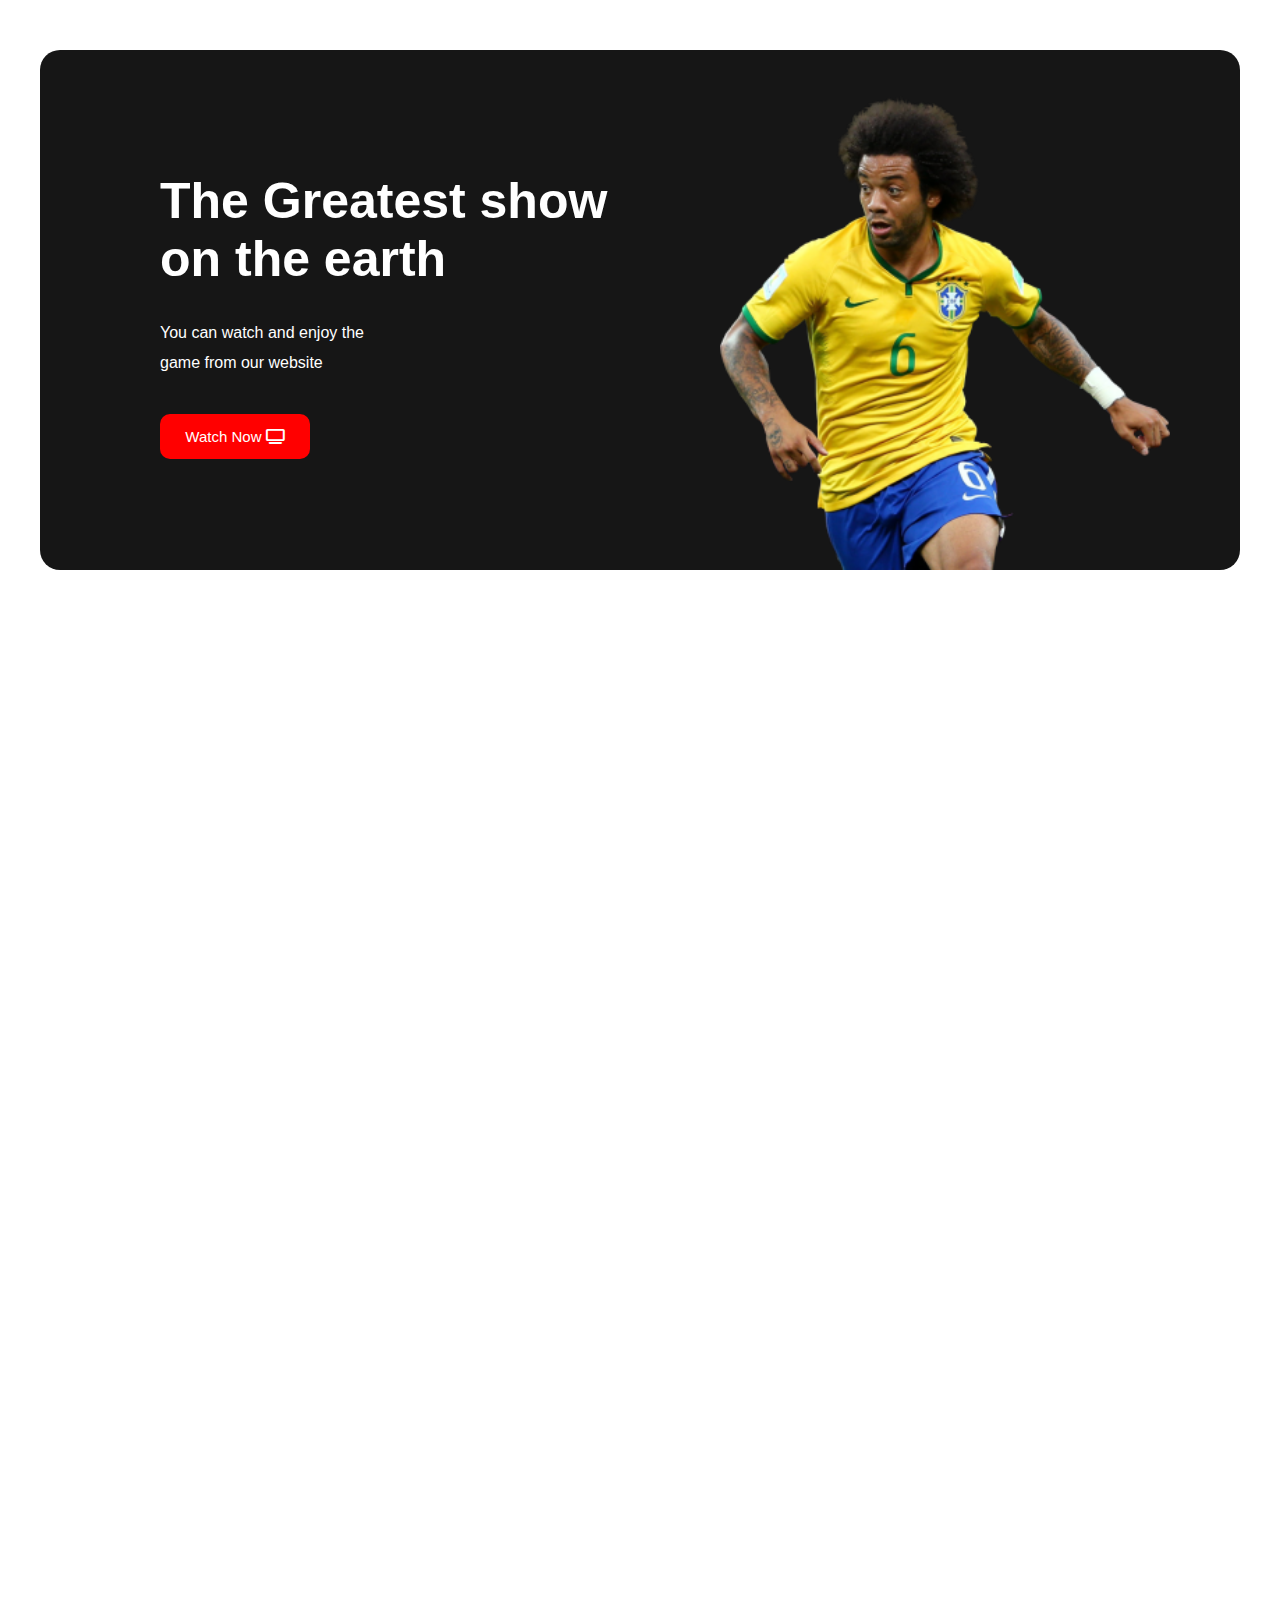
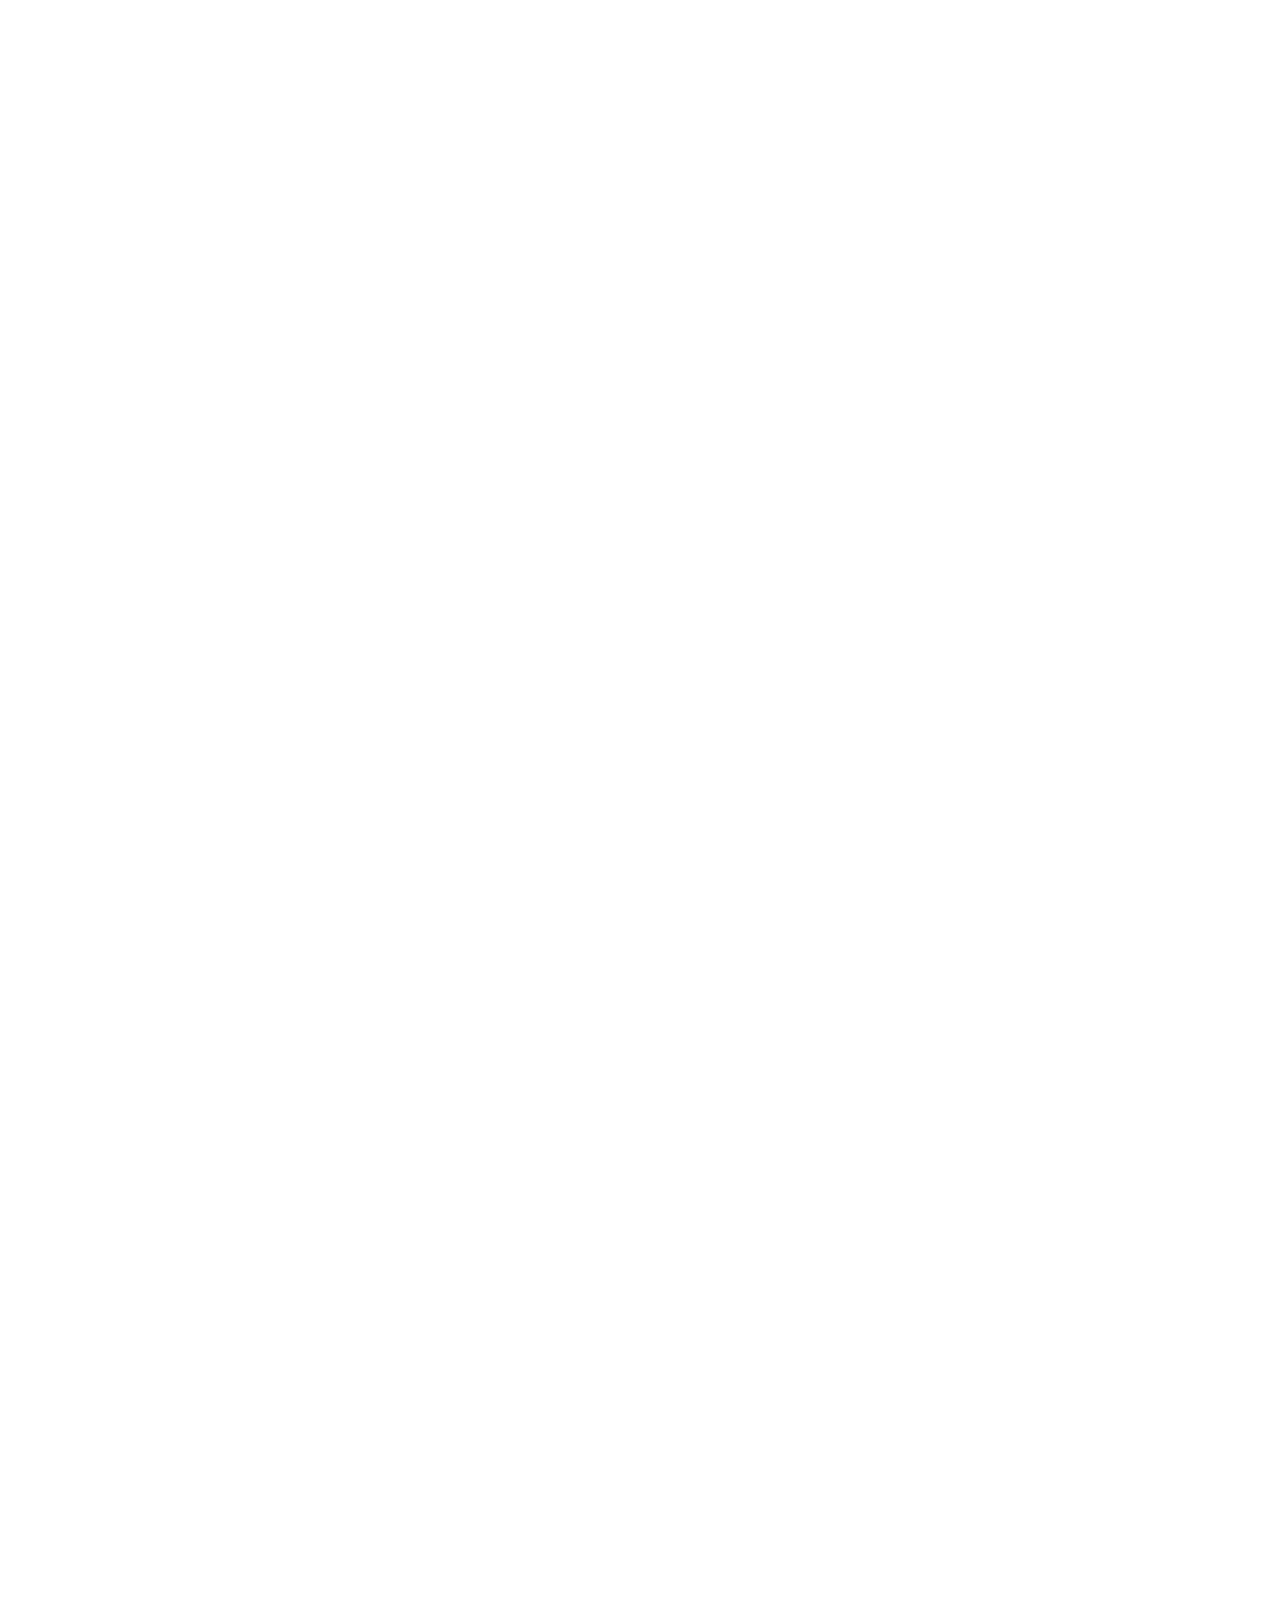
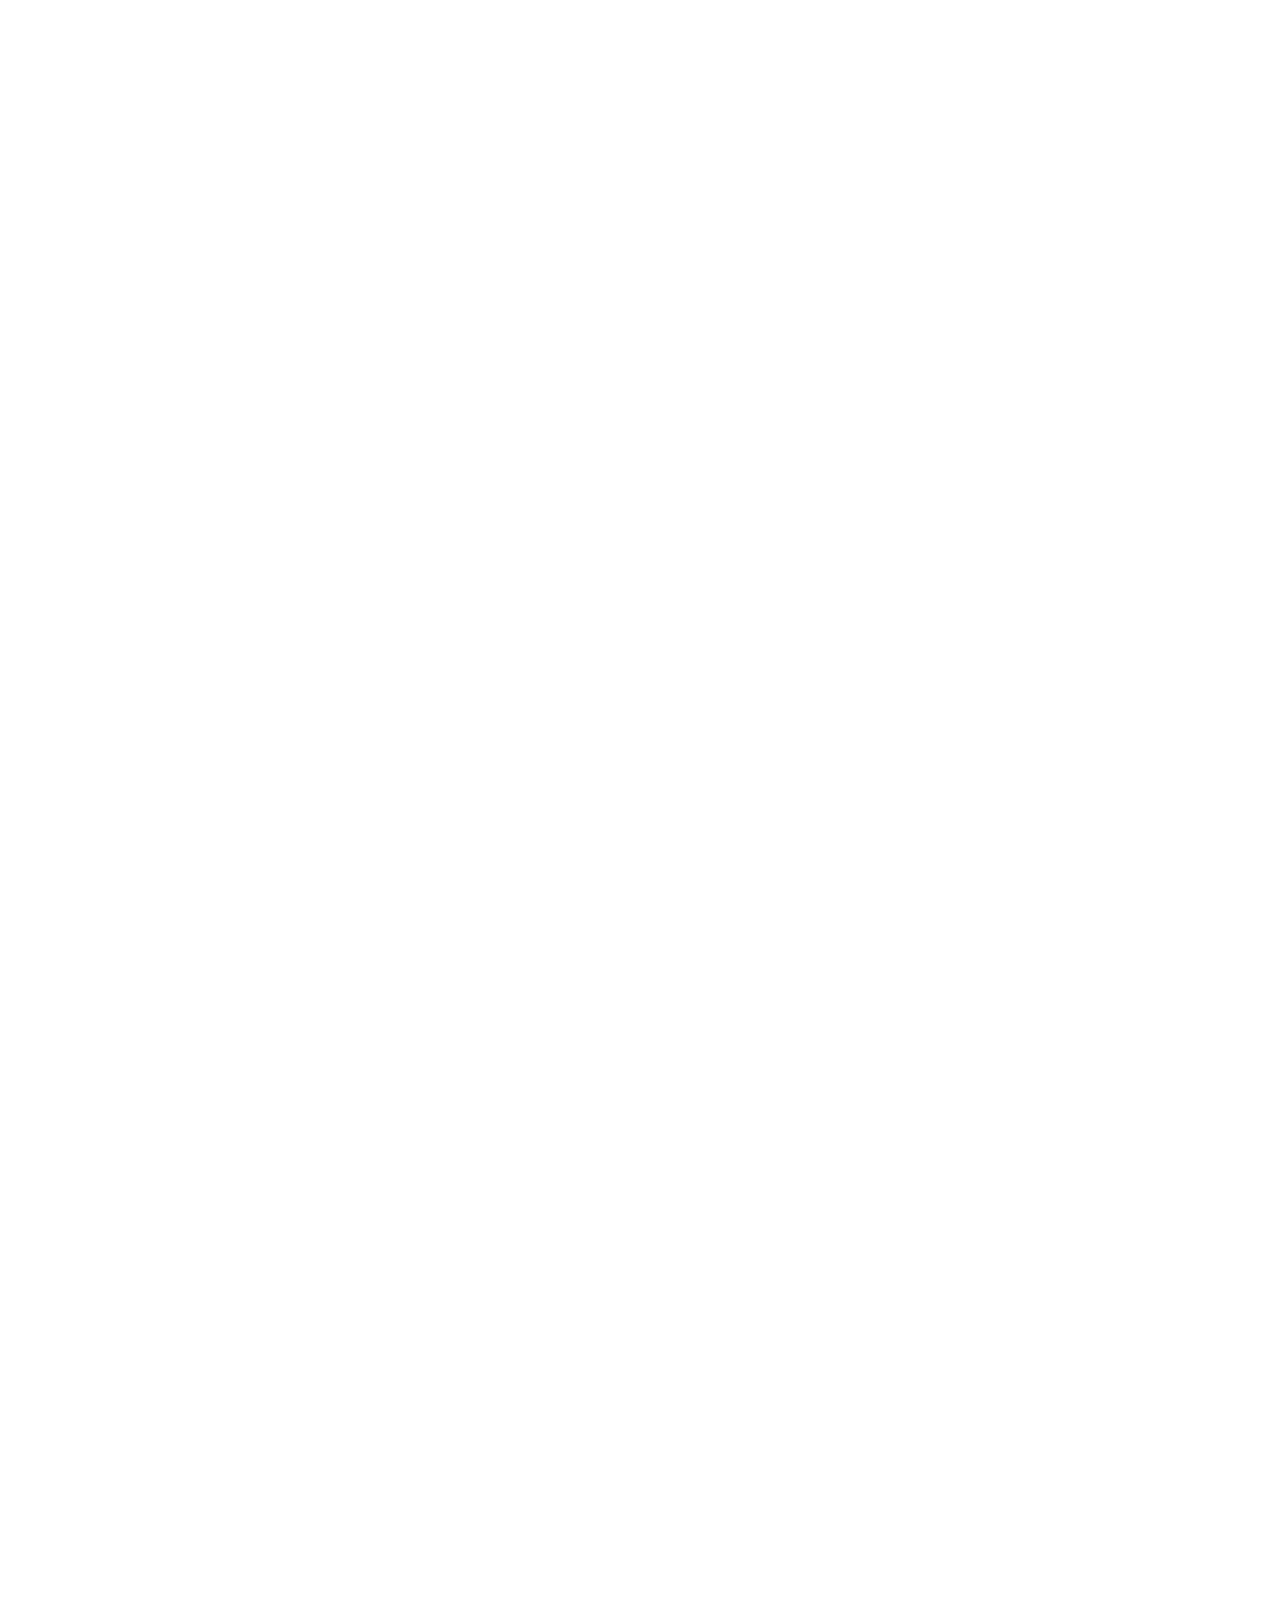
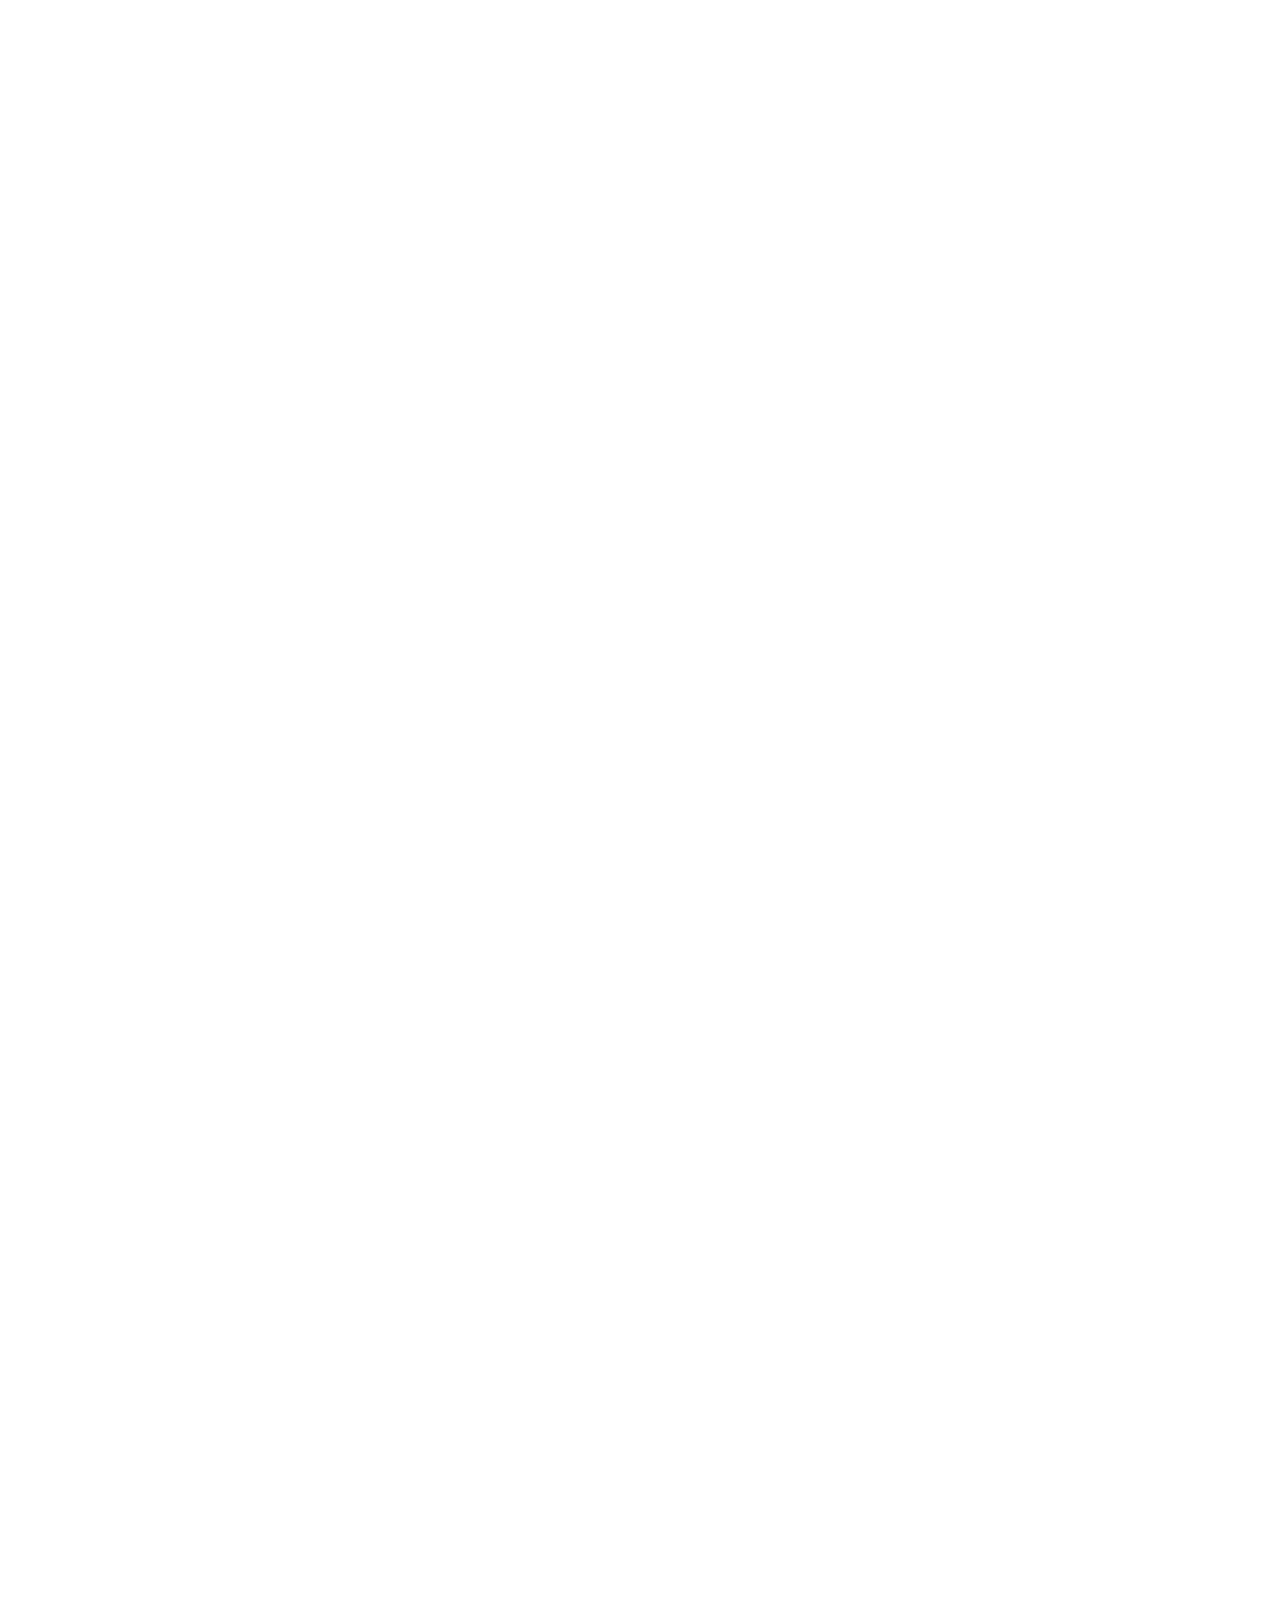
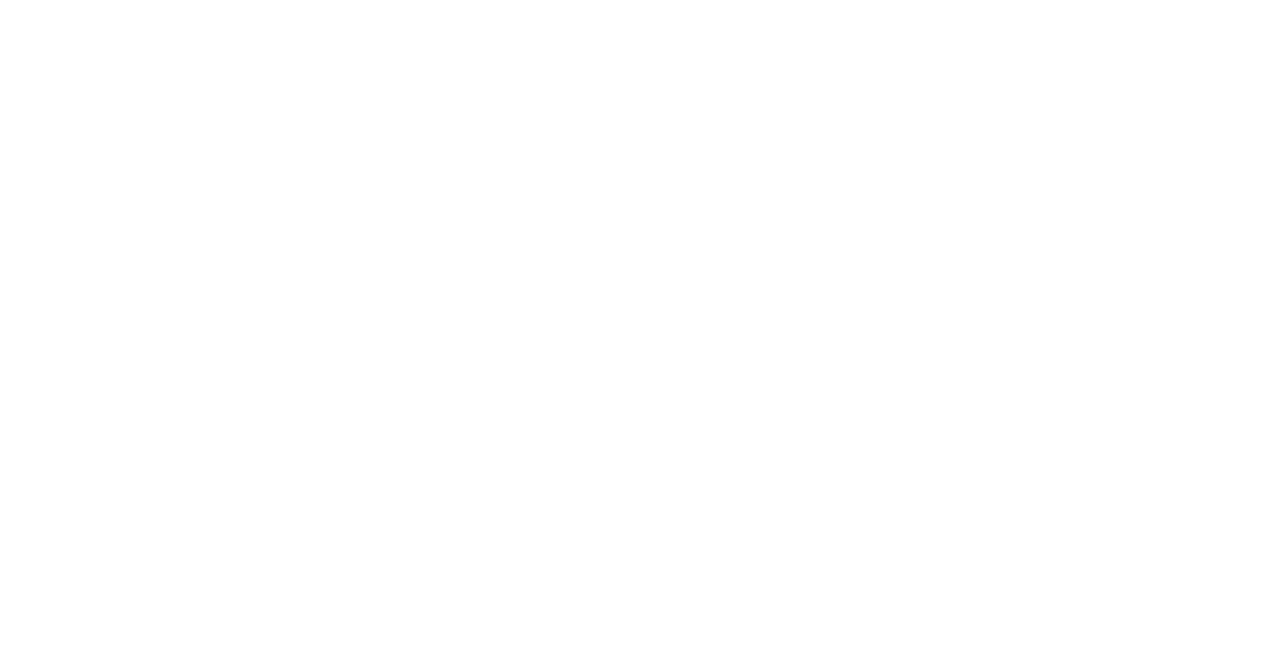
==== match.html @ d53afb34 "third commit" ====
<!DOCTYPE html>
<html lang="en">
<head>
    <meta charset="UTF-8">
    <meta http-equiv="X-UA-Compatible" content="IE=edge">
    <meta name="viewport" content="width=device-width, initial-scale=1.0">
    <title>Qatar World cup 2022</title>
    <link rel="stylesheet" href="style.css">
    <link rel="stylesheet" href="https://cdnjs.cloudflare.com/ajax/libs/font-awesome/6.1.1/css/all.min.css">

    
</head>
<body>
    <!-- This is header section -->
    <section class="header">
        <div class="cover-area">
            <div class="description-content">
                <h1>The Greatest show <br> on the earth</h1>
                <p>You can watch and enjoy the <br>game from our website</p>
                <button class="watch-now">Watch Now <i class="fa-solid fa-tv"></i> </button>   
          </div>
            <div class="bg-img">
                <img src="assets/Banner Image.png" alt="">
            </div>
        </div>
    </section>
    <!-- header section end here -->
---- style.css ----
@import url('https://fonts.googleapis.com/css2?family=Poppins:ital,wght@1,200&family=Source+Sans+Pro:wght@300&display=swap');
*{
    margin: 0;
    padding:0;
    box-sizing: border-box;
    font-family: sans-serif;
}

body
{
    height: 7000px;
}
/*---------- header section--------- */
.header{
width: 1200px;
height: 520px;
margin: auto;
background: #161616;
margin-top: 50px;
border-radius: 20px;
position: relative;
}

.cover-area{
    display: flex;
}

.description-content > h1 {
    font-size: 50px;
    margin-top: 50px;
    margin-left: 50px;
    color: #ffffff;
}

.description-content {
    position: absolute;
    margin-top: 72px;
    margin-left: 70px;
}

button.watch-now {
    width: 150px;
    height: 45px;
    border: none;
    background: red;
    color: white;
    border-radius: 10px;
    font-size: 15px;
    margin-top: -15px;
    margin-left: 50px;
    transition: 0.5s;
}

button.watch-now:hover
{
    background-color: aqua;
    color: #161616;
}

.description-content > p {
    color: white;
    margin-top: 30px;
    line-height: 30px;
    margin-bottom: 50px;
    margin-left: 50px;
}

.bg-img > img{
    width: 450px;
    margin-left: 680px;
    margin-top: 46px;
}
/* header section end */


/*Blog area starts here */
.blog-area{
    height: 5%;
    width: 22%;
    background-color: black;
    margin-top: 70px;
    margin-left: 85px;
    border-radius: 10px;
}
.main-blog {
    display: flex;
    flex-direction: column;
    align-items: center;
    padding-top: 40px;
}

.main-blog > button {
    margin-top: 30px;
}

button.sideBtn {
    width: 150px;
    height: 50px;
    border-radius: 10px;
    background: red;
}

button.sideBtn > a {
    text-decoration: none;
    font-size: 16px;
    color: white;
}

button.first-btn {
    background: white;
}

button.second-btn {
    background: white;
}

button.first-btn > a{
    color: #161616;
}

button.second-btn > a{
    color: #161616;

} .blog-main-content{
    position: relative;
}


.blogs{
    margin-left: 210px;
    margin-top: 150px;
    display: grid;
    grid-template-columns: repeat(3,1fr);
    gap: 40px;
}
.blog {
    width: 350px;
    height: 390px;
    border-radius: 10px;
    box-shadow: rgba(50,50,93,0.25);
    overflow: hidden;
}
.blog-img > img{
    width: 350px;
    height: 200px;
}
.blog-details{
    margin-left: 20px;
}
button.transfer{
    width: 100px;
    height: 32px;
    font-size: 16px;
    line-height: 24px;
    font-weight: 600;
    margin-top: 15px;

}
h2.blog-title{
    font-size: 18px;
    line-height: 27px;
    font-weight: 600;
    margin-top: 15px;
}
.blogs-icon{
    display: flex;
    margin-top: 20px;
}
.time{
    margin-right: 40px;
}
span.hour{
    margin-left: 10px;
}
span.cmt-num{
    margin-left: 10px;
}
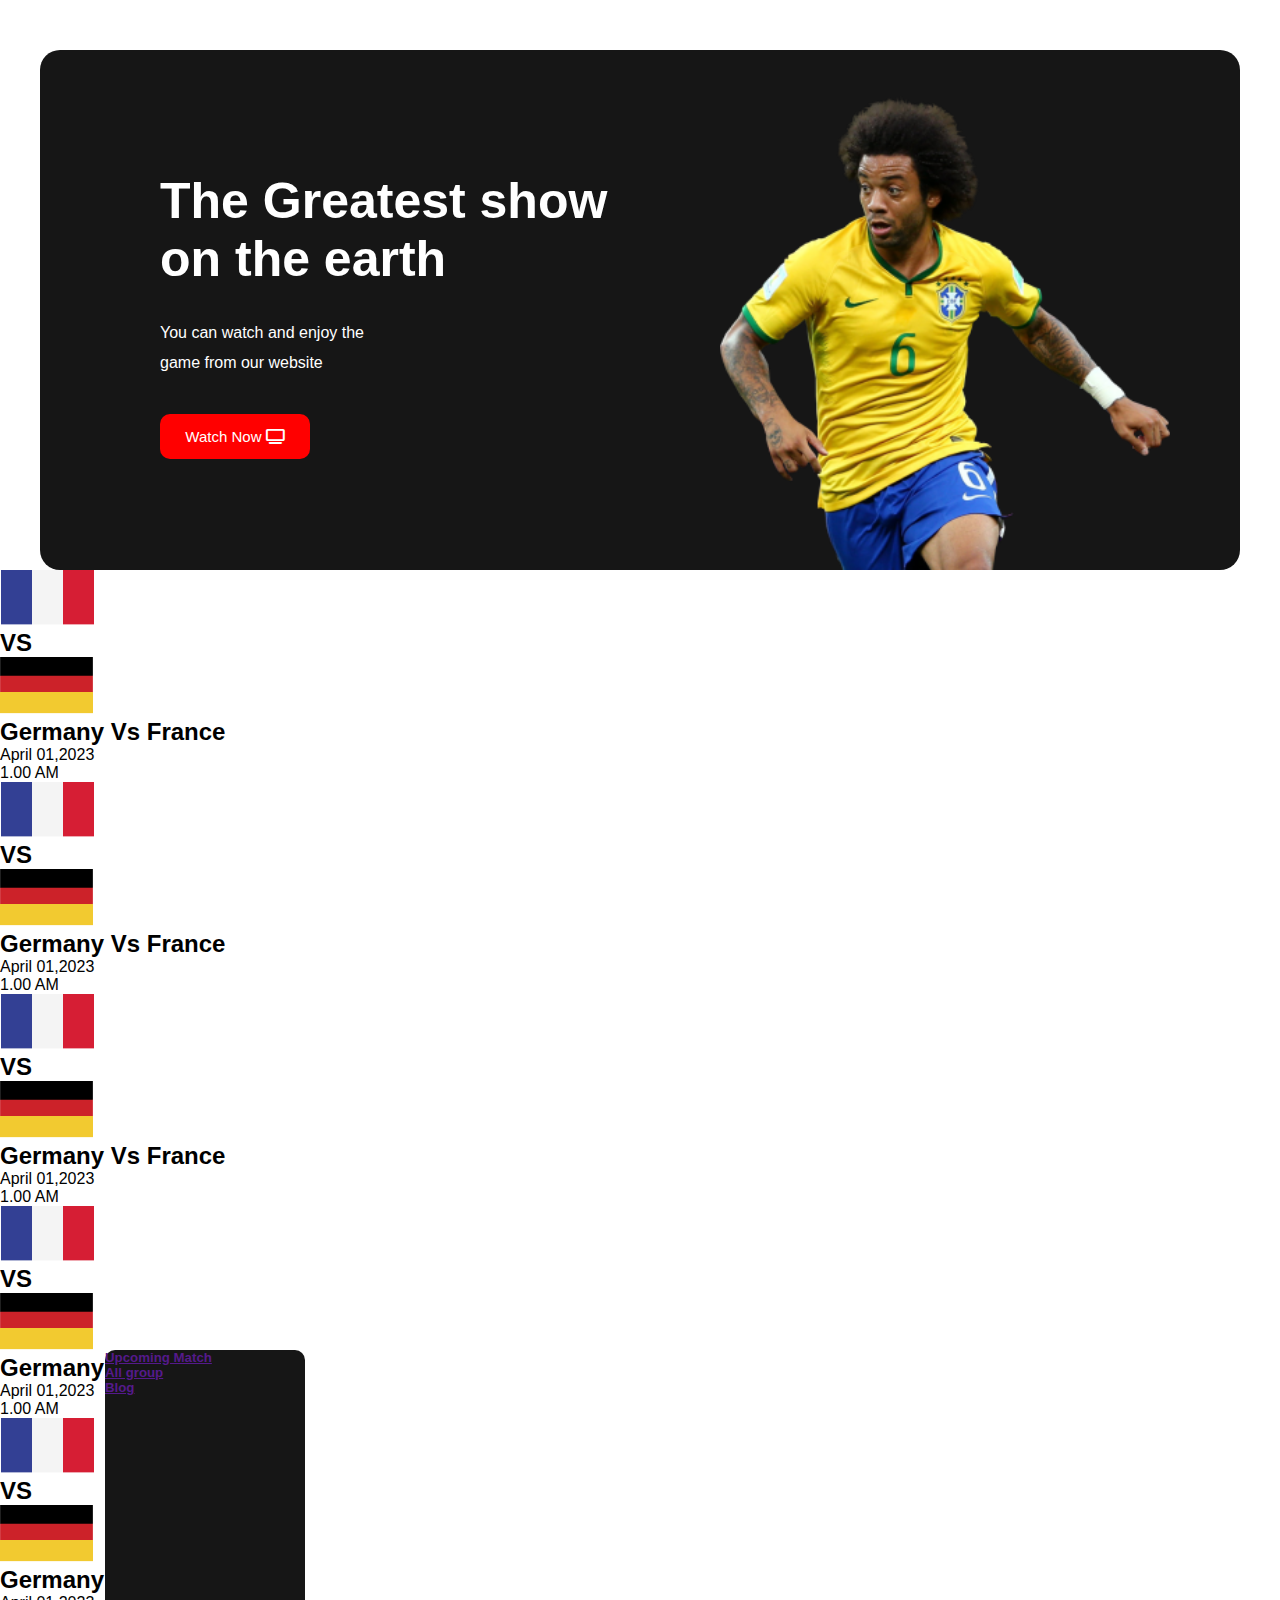
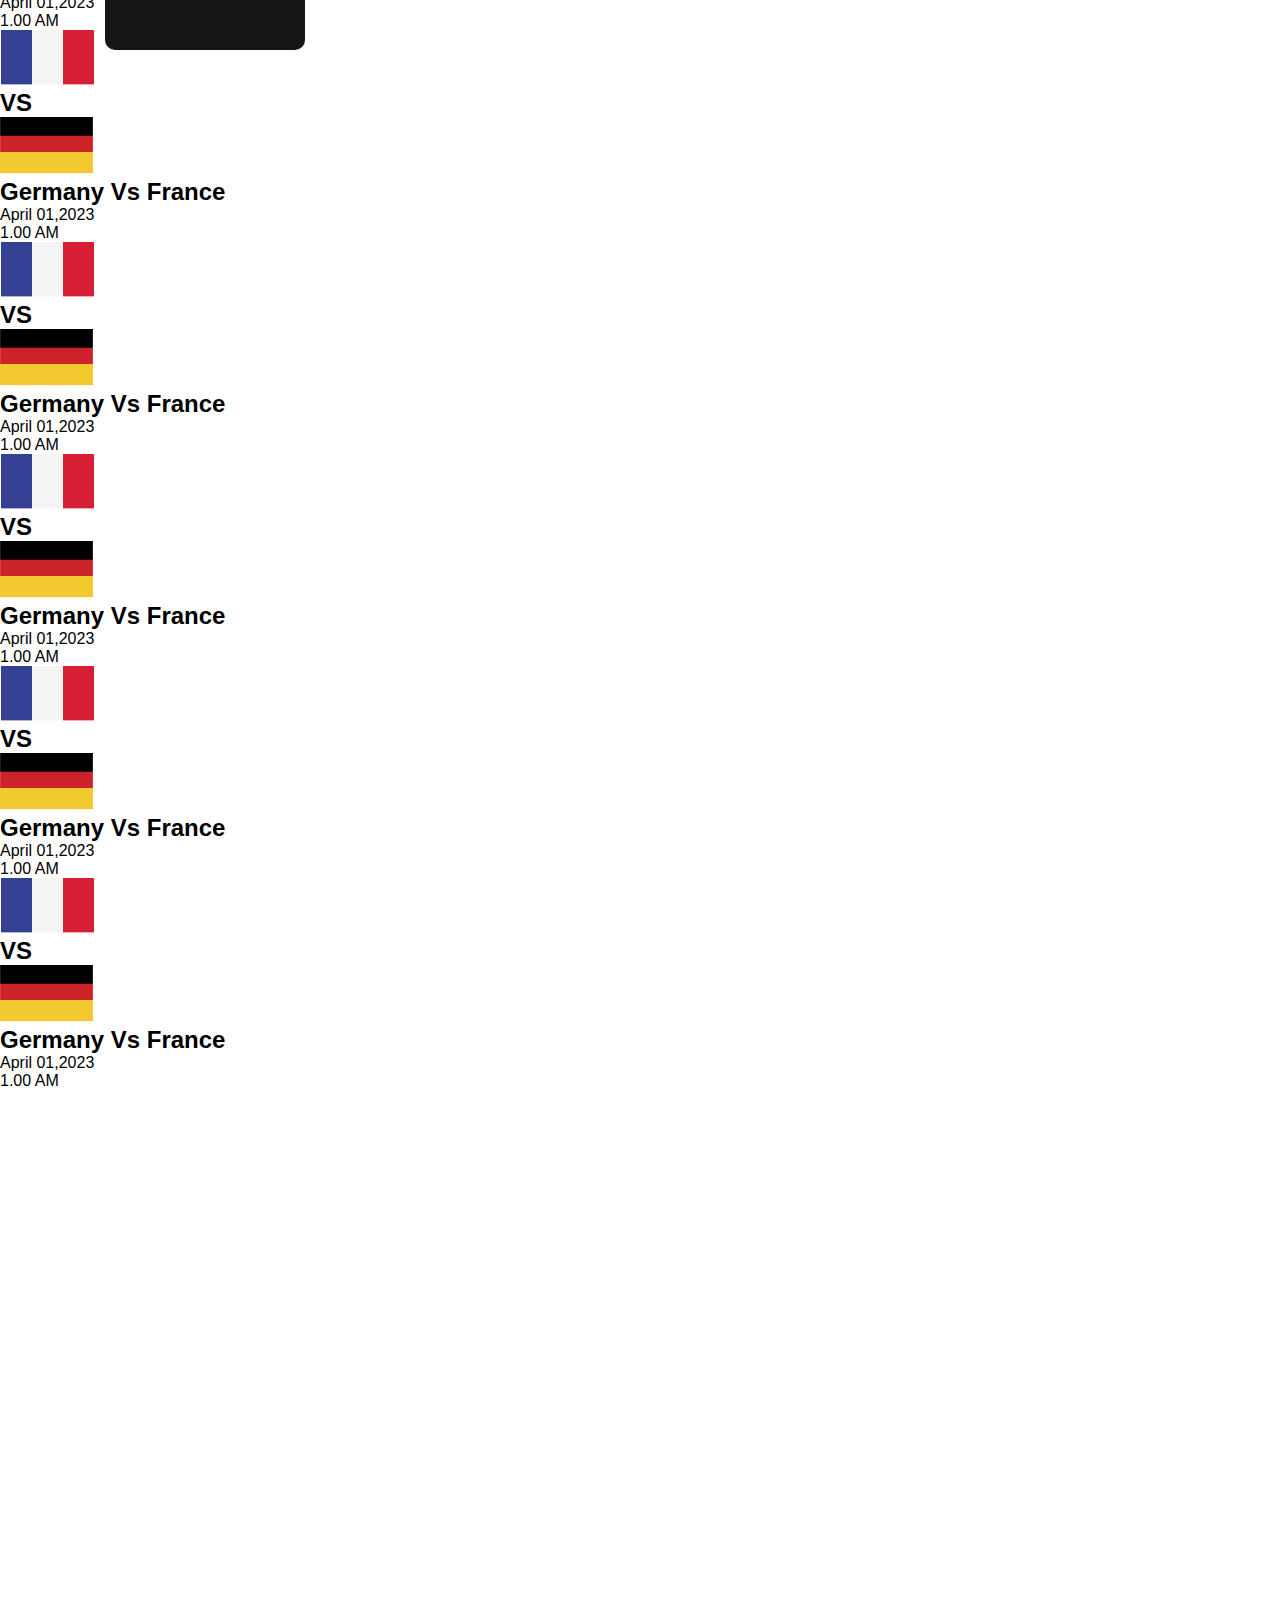
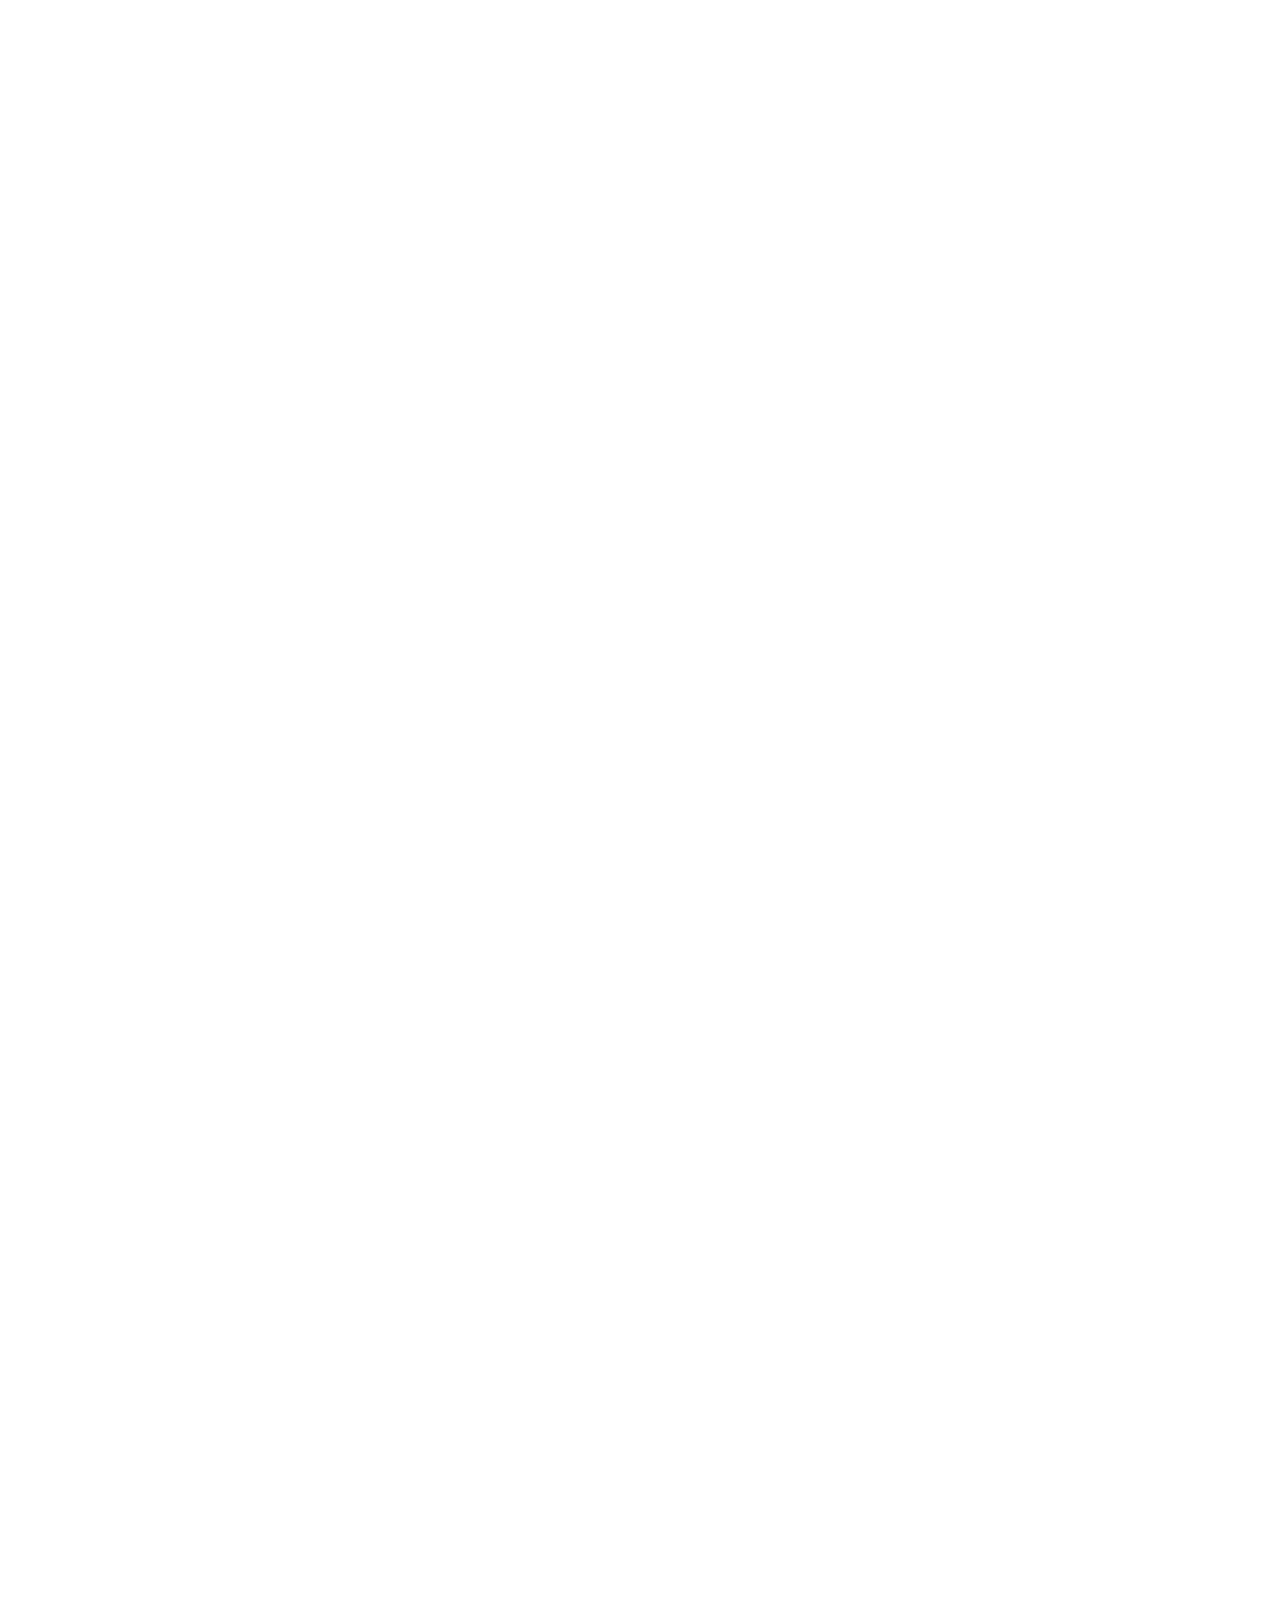
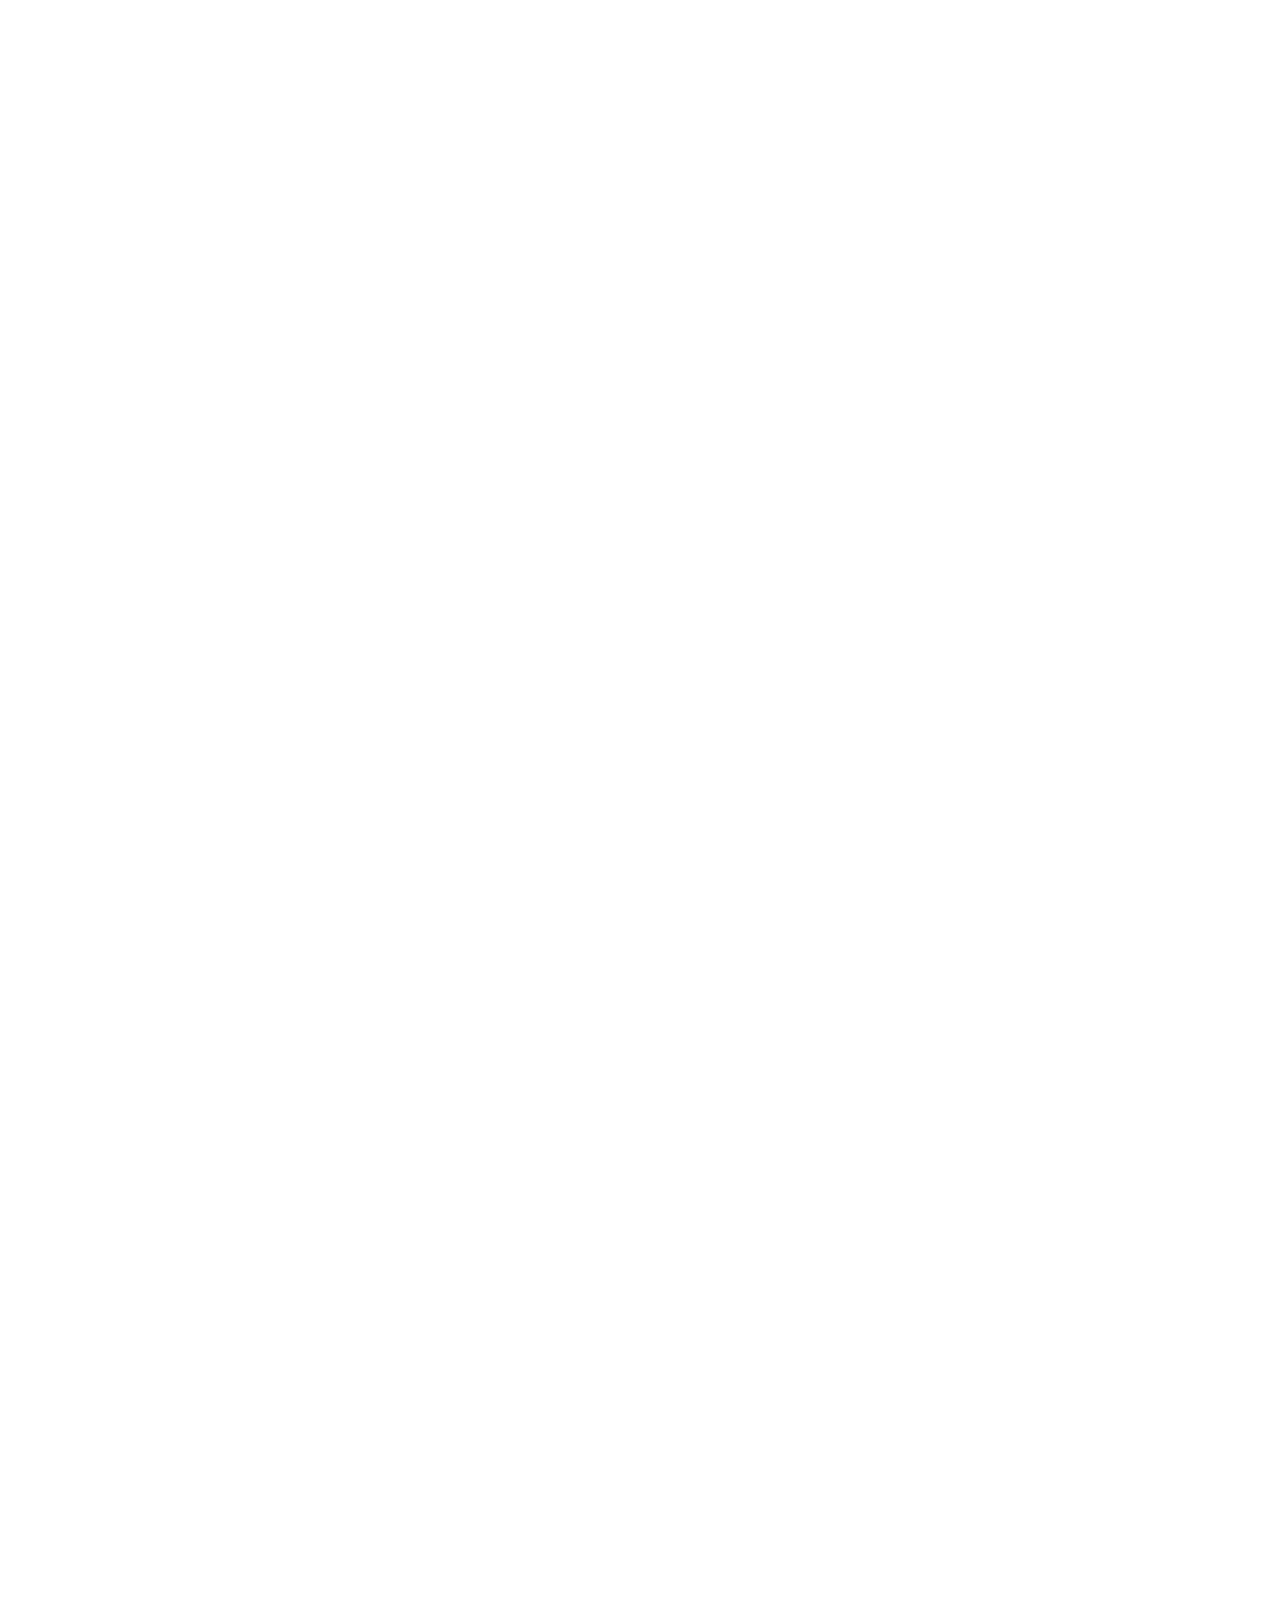
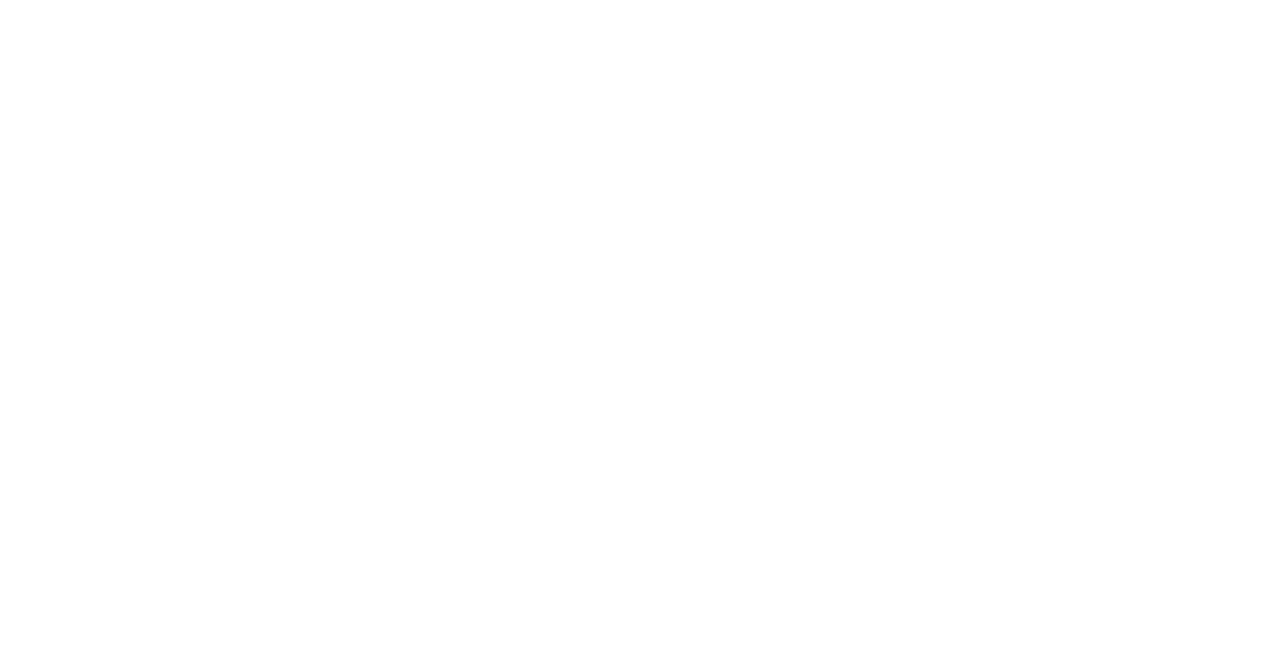
==== commit 0c860667: "fourth commit" ====
--- a/match.html
+++ b/match.html
@@ -24,4 +24,167 @@
             </div>
         </div>
     </section>
-    <!-- header section end here -->+    <!-- header section end here -->
+
+    <!-- Blog section starts here -->
+    <section class="blog-main-conten">
+        <div class="matches">
+            <div class="match">
+                <div class="match-img">
+                    <img class="flag-img" src="assets/Flag.png" alt="">
+                    <h2>VS</h2>
+                    <img class="flag-img" src="assets/germany Flag.png" alt="">
+                </div>
+                <div class="match-details">
+                    <h2 class="match-title">Germany Vs France</h2>
+                    <div class="match-icon">
+                        <div class="match-time"><span class="hour">April 01,2023</span></div>
+                        <div class="match-comment"><span class="cmt-num">1.00 AM</span></div>
+                    </div>
+                </div>
+            </div>
+            <div class="match">
+                <div class="match-img">
+                    <img class="flag-img" src="assets/Flag.png" alt="">
+                    <h2>VS</h2>
+                    <img class="flag-img" src="assets/germany Flag.png" alt="">
+                </div>
+                <div class="match-details">
+                    <h2 class="match-title">Germany Vs France</h2>
+                    <div class="match-icon">
+                        <div class="match-time"><span class="hour">April 01,2023</span></div>
+                        <div class="match-comment"><span class="cmt-num">1.00 AM</span></div>
+                    </div>
+                </div>
+            </div>
+            <div class="match">
+                <div class="match-img">
+                    <img class="flag-img" src="assets/Flag.png" alt="">
+                    <h2>VS</h2>
+                    <img class="flag-img" src="assets/germany Flag.png" alt="">
+                </div>
+                <div class="match-details">
+                    <h2 class="match-title">Germany Vs France</h2>
+                    <div class="match-icon">
+                        <div class="match-time"><span class="hour">April 01,2023</span></div>
+                        <div class="match-comment"><span class="cmt-num">1.00 AM</span></div>
+                    </div>
+                </div>
+            </div>
+            <div class="match">
+                <div class="match-img">
+                    <img class="flag-img" src="assets/Flag.png" alt="">
+                    <h2>VS</h2>
+                    <img class="flag-img" src="assets/germany Flag.png" alt="">
+                </div>
+                <div class="match-details">
+                    <h2 class="match-title">Germany Vs France</h2>
+                    <div class="match-icon">
+                        <div class="match-time"><span class="hour">April 01,2023</span></div>
+                        <div class="match-comment"><span class="cmt-num">1.00 AM</span></div>
+                    </div>
+                </div>
+            </div>
+            <div class="match">
+                <div class="match-img">
+                    <img class="flag-img" src="assets/Flag.png" alt="">
+                    <h2>VS</h2>
+                    <img class="flag-img" src="assets/germany Flag.png" alt="">
+                </div>
+                <div class="match-details">
+                    <h2 class="match-title">Germany Vs France</h2>
+                    <div class="match-icon">
+                        <div class="match-time"><span class="hour">April 01,2023</span></div>
+                        <div class="match-comment"><span class="cmt-num">1.00 AM</span></div>
+                    </div>
+                </div>
+
+            </div>
+            <div class="match">
+                <div class="match-img">
+                    <img class="flag-img" src="assets/Flag.png" alt="">
+                    <h2>VS</h2>
+                    <img class="flag-img" src="assets/germany Flag.png" alt="">
+                </div>
+                <div class="match-details">
+                    <h2 class="match-title">Germany Vs France</h2>
+                    <div class="match-icon">
+                        <div class="match-time"><span class="hour">April 01,2023</span></div>
+                        <div class="match-comment"><span class="cmt-num">1.00 AM</span></div>
+                    </div>
+                </div>
+            </div>
+            <div class="match hidden">
+                <div class="match-img">
+                    <img class="flag-img" src="assets/Flag.png" alt="">
+                    <h2>VS</h2>
+                    <img class="flag-img" src="assets/germany Flag.png" alt="">
+                </div>
+                <div class="match-details">
+                    <h2 class="match-title">Germany Vs France</h2>
+                    <div class="match-icon">
+                        <div class="match-time"><span class="hour">April 01,2023</span></div>
+                        <div class="match-comment"><span class="cmt-num">1.00 AM</span></div>
+                    </div>
+                </div>
+            </div>
+            <div class="match hidden">
+                <div class="match-img">
+                    <img class="flag-img" src="assets/Flag.png" alt="">
+                    <h2>VS</h2>
+                    <img class="flag-img" src="assets/germany Flag.png" alt="">
+                </div>
+                <div class="match-details">
+                    <h2 class="match-title">Germany Vs France</h2>
+                    <div class="match-icon">
+                        <div class="match-time"><span class="hour">April 01,2023</span></div>
+                        <div class="match-comment"><span class="cmt-num">1.00 AM</span></div>
+                    </div>
+                </div>
+            </div>
+            <div class="match hidden">
+                <div class="match-img">
+                    <img class="flag-img" src="assets/Flag.png" alt="">
+                    <h2>VS</h2>
+                    <img class="flag-img" src="assets/germany Flag.png" alt="">
+                </div>
+                <div class="match-details">
+                    <h2 class="match-title">Germany Vs France</h2>
+                    <div class="match-icon">
+                        <div class="match-time"><span class="hour">April 01,2023</span></div>
+                        <div class="match-comment"><span class="cmt-num">1.00 AM</span></div>
+                    </div>
+                </div>
+            </div>
+            <div class="match hidden">
+                <div class="match-img">
+                    <img class="flag-img" src="assets/Flag.png" alt="">
+                    <h2>VS</h2>
+                    <img class="flag-img" src="assets/germany Flag.png" alt="">
+                </div>
+                <div class="match-details">
+                    <h2 class="match-title">Germany Vs France</h2>
+                    <div class="match-icon">
+                        <div class="match-time"><span class="hour">April 01,2023</span></div>
+                        <div class="match-comment"><span class="cmt-num">1.00 AM</span></div>
+                    </div>
+                </div>
+            </div>
+        </div>
+
+        <!-- Blog section end here -->
+        <!-- Button section -->
+        <button class="view-all">View All</button>
+      
+      <!-- Button section end here -->
+        <!-- upcoming match area started -->
+        <div class="match-list">
+            <h5 class="upcoming-match-two"><a class="a-color-1-two" href="">Upcoming Match</a></h5>
+            <h5 class="all-group-text-two"><a class="a-color-2-two" href="">All group</a></h5>
+            <h5 class="blog-text-two"><a class="a-color-2-two" href="">Blog</a></h5>
+        </div>
+    </section>
+
+
+</body>
+</html>--- a/style.css
+++ b/style.css
@@ -74,75 +74,27 @@
 
 
 /*Blog area starts here */
-.blog-area{
-    height: 5%;
-    width: 22%;
-    background-color: black;
-    margin-top: 70px;
-    margin-left: 85px;
-    border-radius: 10px;
-}
-.main-blog {
-    display: flex;
-    flex-direction: column;
-    align-items: center;
-    padding-top: 40px;
-}
-
-.main-blog > button {
-    margin-top: 30px;
-}
-
-button.sideBtn {
-    width: 150px;
-    height: 50px;
-    border-radius: 10px;
-    background: red;
-}
-
-button.sideBtn > a {
-    text-decoration: none;
-    font-size: 16px;
-    color: white;
-}
-
-button.first-btn {
-    background: white;
-}
-
-button.second-btn {
-    background: white;
-}
-
-button.first-btn > a{
-    color: #161616;
-}
-
-button.second-btn > a{
-    color: #161616;
-
-} .blog-main-content{
-    position: relative;
-}
-
 
 .blogs{
-    margin-left: 210px;
+    width: 712px;
+    margin-left: 370px;
     margin-top: 150px;
     display: grid;
-    grid-template-columns: repeat(3,1fr);
-    gap: 40px;
-}
-.blog {
+    grid-template-columns: repeat(3, 1fr);
+    gap: 25px;
+}
+.blog 
+{
+width: 280px;
+height: 370px;
+border-radius: 10px;
+ box-shadow: rgba(50,50,93,0.25)0px 2px 5px -1px ,rgba(0,0,0,0.3)0px 1px 3px -1px;
+ overflow: hidden;
+}
+blog-img > img{
     width: 350px;
-    height: 390px;
-    border-radius: 10px;
-    box-shadow: rgba(50,50,93,0.25);
-    overflow: hidden;
-}
-.blog-img > img{
-    width: 350px;
-    height: 200px;
+    height: 350px;
+
 }
 .blog-details{
     margin-left: 20px;
@@ -150,28 +102,140 @@
 button.transfer{
     width: 100px;
     height: 32px;
+    font-size:16px;
+    line-height: 24px;
+    font-weight: 500;
+    margin-top: 24px;
+}
+h2.blog-title{
+    font-size: 18px;
+    line-height:27px;
+    font-weight: 600;
+    margin-top: 15px;
+
+}
+.blogs-icon{
+    display: flex;
+    margin-top: 20px;
+}
+.time{
+    margin-right: 40px;
+}
+.view-all{
+    display: none;
+
+}
+.match-list{
+    position: absolute;
+    top:150%;
+    left:105px;
+    border-radius: 10px;
+    width:200px ;
+    background-color: #161616;
+    margin-right: 300px;
+    padding-right: 50px;
+    height: 300px;
+}
+.a-color-1{
+    text-decoration: none;
+    color: white;
+}
+.a-color-2{
+    text-decoration: none;
+    color: red;
+}
+h5.upcoming-match-text{
+    color: #ffffff;
+    width: 129px;
+    height: 44px;
+    background: red;
+    text-align: center;
+    margin-top: 60px;
+    margin-left: 30px;
+    padding-top: 10px;
+    border-radius: 10px;
+}
+h5.all-group-text{
+    color:red ;
+    background-color: #ffffff;
+    width:129px;
+    text-align: center;
+    margin-top: 40px;
+    margin-left: 30px;
+    border-radius: 10px;
+    padding-top:10px ;
+    height:44px ;
+}
+h5.blog-text{
+    color:red ;
+    background-color: #ffffff;
+    width:129px;
+    text-align: center;
+    margin-top: 40px;
+    margin-left: 30px;
+    border-radius: 10px;
+    padding-top:10px ;
+    height:44px 
+}
+
+/* Blog area ends here  */
+
+/* Footer area starts here */
+footer.footer-area{
+    background: #161616;
+    margin-top: 130px;
+
+}
+h1.goal{
+    text-align: center;
+    color: #ffffff;
+    padding-top: 100px;
+    font-size: 40px;
+    line-height: 60px;
+    font-weight: 600;
+    margin-bottom: 70px;
+}
+hr{
+    border: 1px solid rgba(255,255,255,0.1);
+}
+.footer-nav{
+    display: flex;
+    justify-content: center;
+    margin-top: 50px;
+}
+.footer-nav >li{
+    list-style: none;
+}
+
+
+.footer-nav >li>a{
+    text-decoration: none;
+    margin-left: 63px;
     font-size: 16px;
     line-height: 24px;
-    font-weight: 600;
-    margin-top: 15px;
-
-}
-h2.blog-title{
-    font-size: 18px;
-    line-height: 27px;
-    font-weight: 600;
-    margin-top: 15px;
-}
-.blogs-icon{
-    display: flex;
-    margin-top: 20px;
-}
-.time{
-    margin-right: 40px;
-}
-span.hour{
-    margin-left: 10px;
-}
-span.cmt-num{
-    margin-left: 10px;
-}
+    font-weight: 500;
+    color: #B9B9B9;
+}
+/* Footer area end here */
+
+/* social link area starts here */
+.social-link{
+    display: flex;
+    justify-content: center;
+    gap: 40px;
+}
+social-link >p>i{
+    font-size: 25px;
+    display: flex;
+    justify-content: center;
+    margin-top: 9px;
+}
+#instagram {
+    color: #B4289E;
+}
+#facebook{
+    color: #1873EB;
+}
+#twitter{
+    color: #1C9CEA;
+}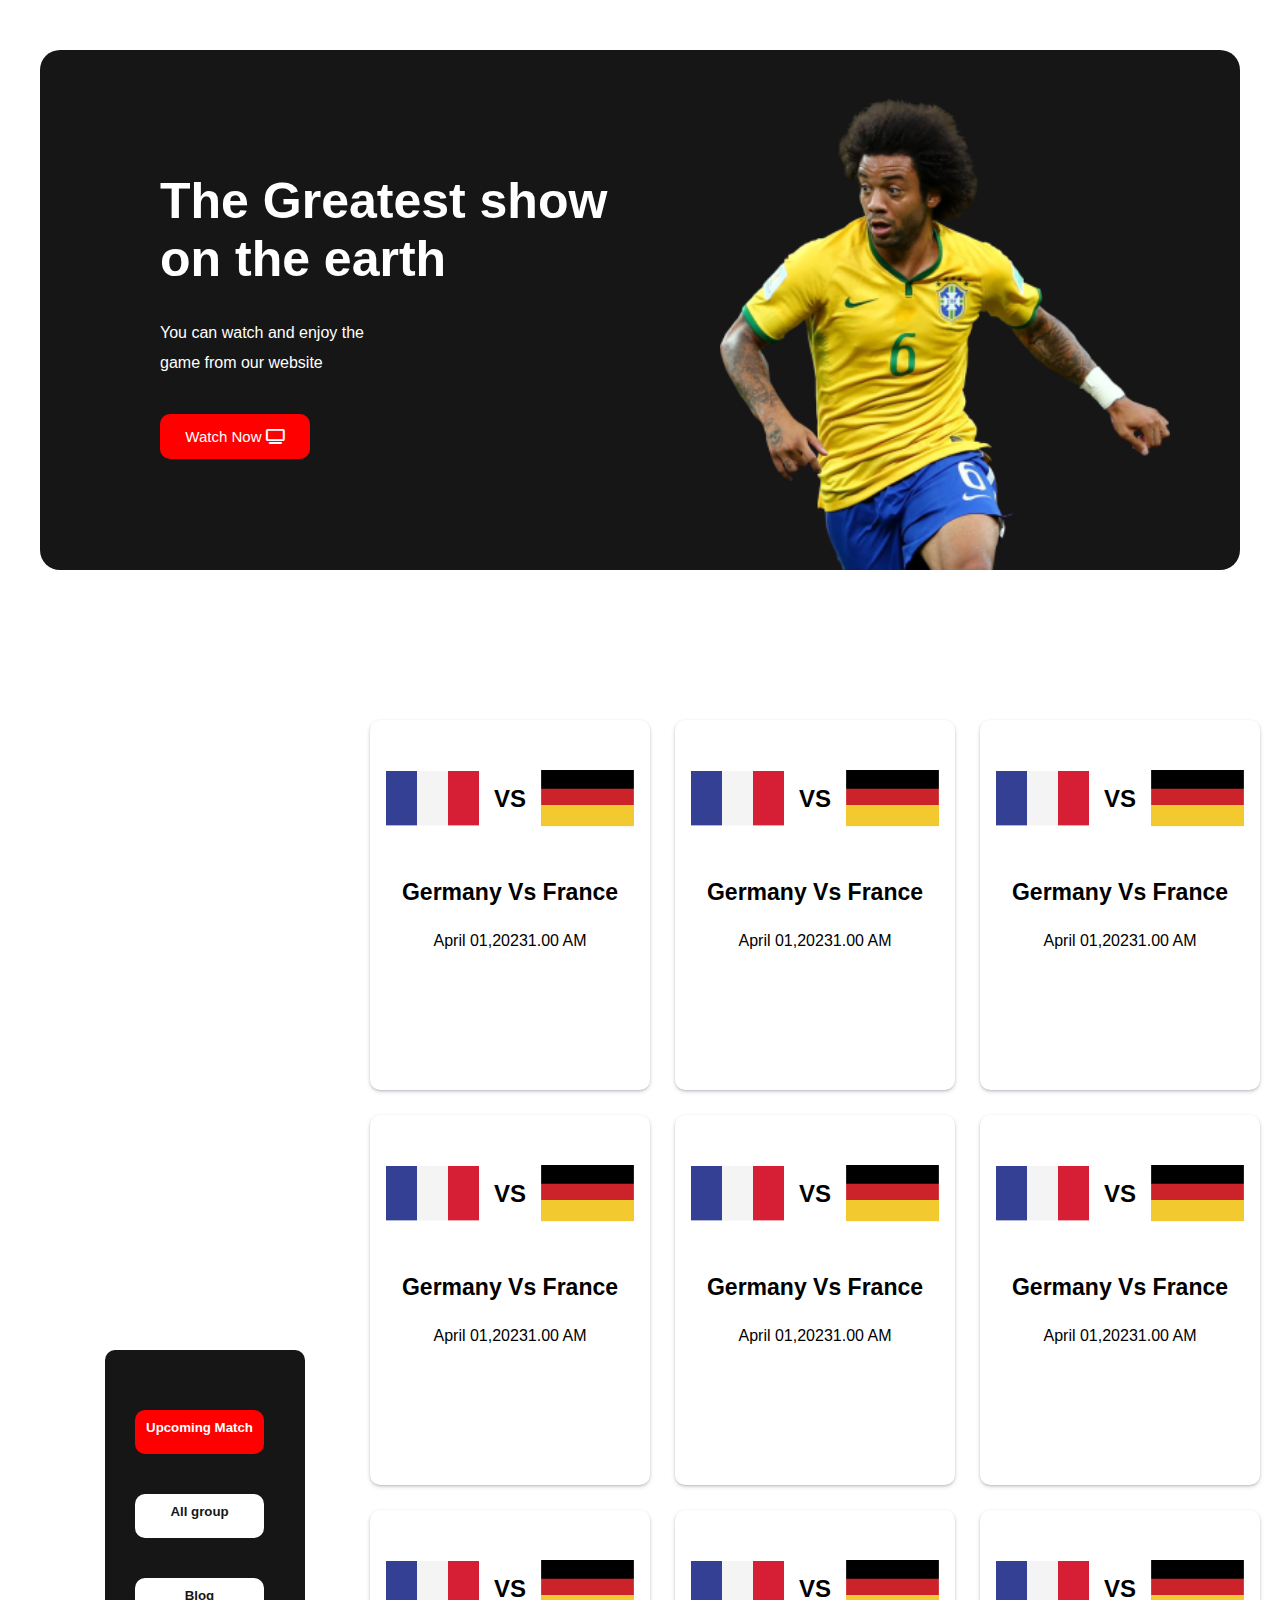
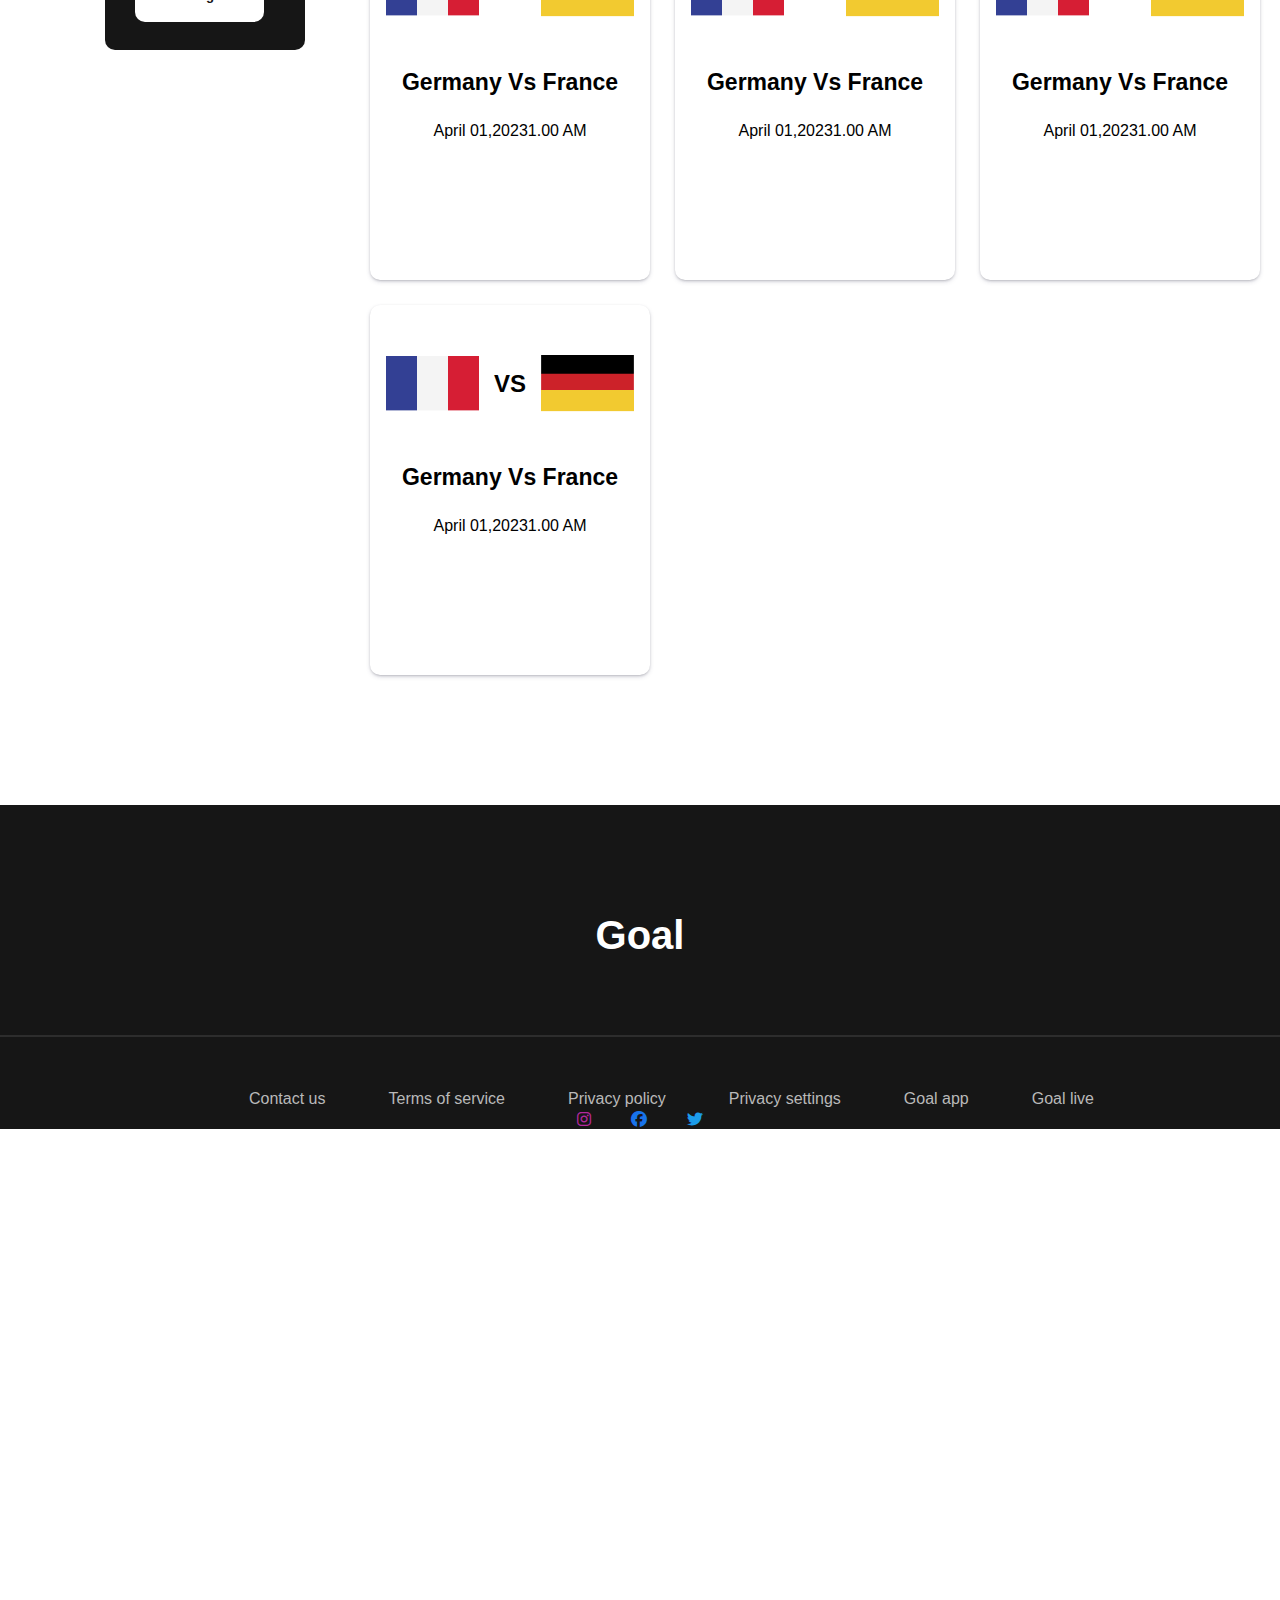
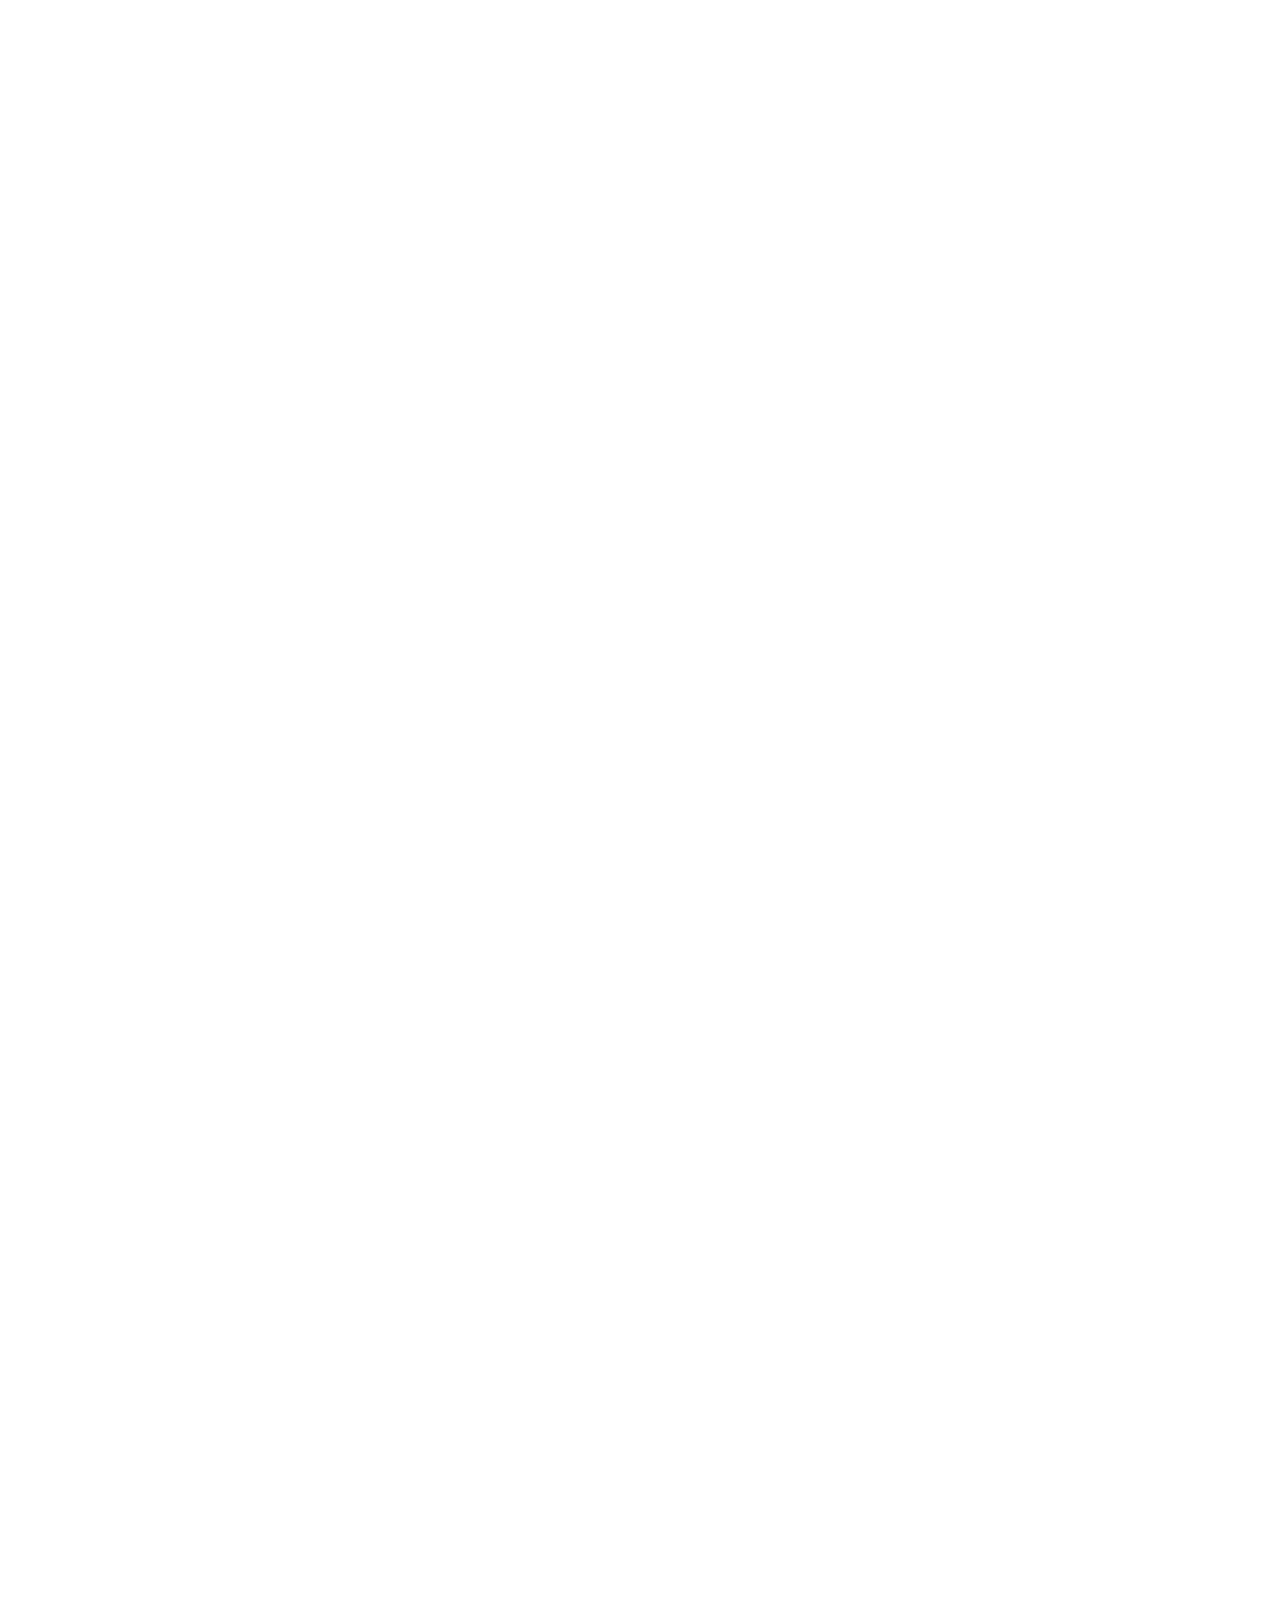
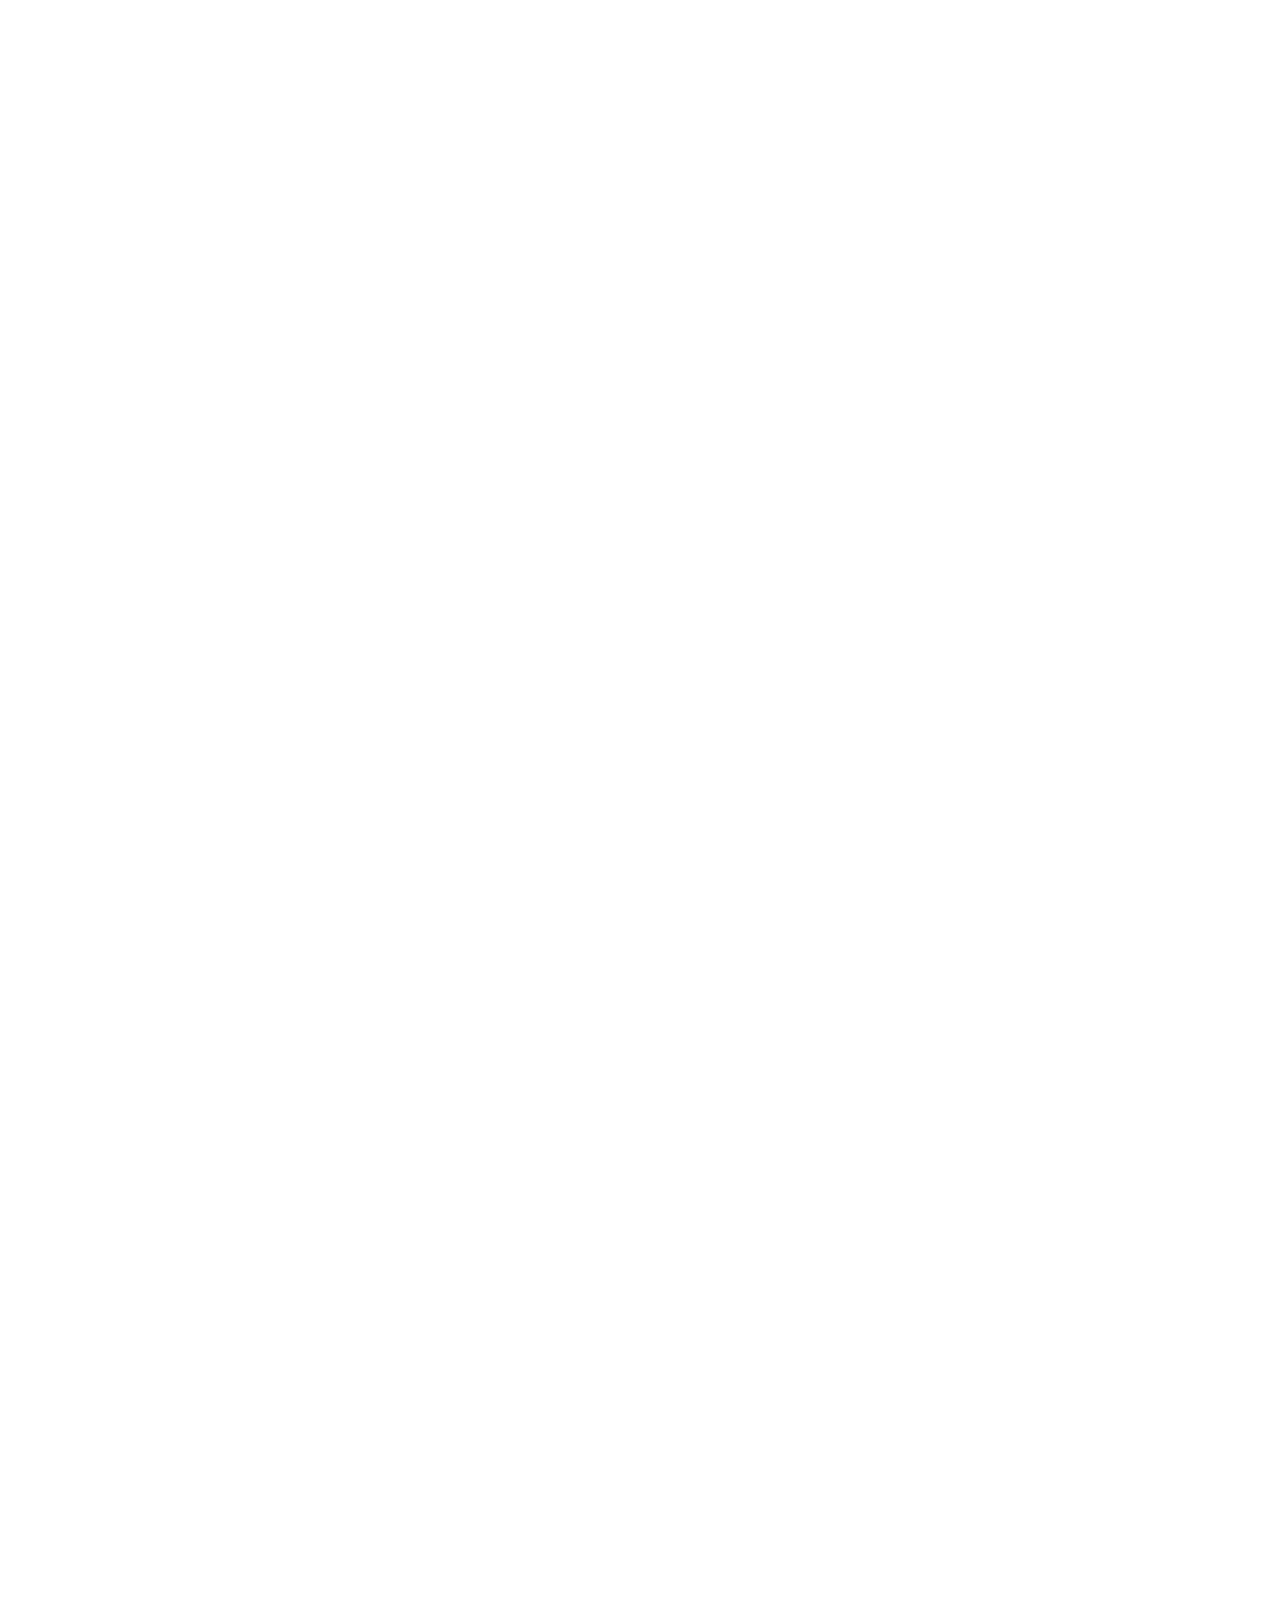
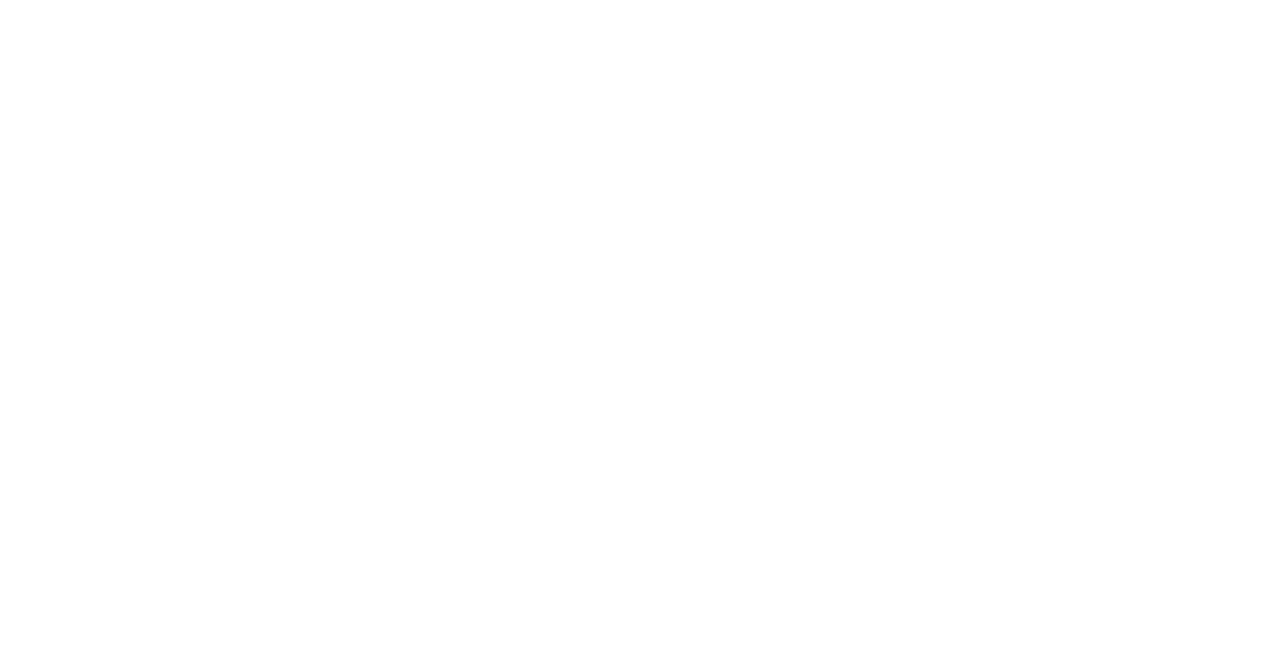
==== commit 5e11bf28: "fifth commit" ====
--- a/match.html
+++ b/match.html
@@ -179,11 +179,31 @@
       <!-- Button section end here -->
         <!-- upcoming match area started -->
         <div class="match-list">
-            <h5 class="upcoming-match-two"><a class="a-color-1-two" href="">Upcoming Match</a></h5>
+            <h5 class="upcoming-match-text-two"><a class="a-color-1-two" href="">Upcoming Match</a></h5>
             <h5 class="all-group-text-two"><a class="a-color-2-two" href="">All group</a></h5>
             <h5 class="blog-text-two"><a class="a-color-2-two" href="">Blog</a></h5>
         </div>
+        <!-- upcoming matcch area end here -->
     </section>
+    <!-- Footer area starts here -->
+    <footer class="footer-area">
+        <h1 class="goal">Goal</h1>
+        <hr width="1400px" style="margin:auto;">
+        <div class="footer-nav">
+            <li><a href="">Contact us</a></li>
+            <li><a href="">Terms of service</a></li>
+            <li><a href="">Privacy policy</a></li>
+            <li><a href="">Privacy settings</a></li>
+            <li><a href="">Goal app</a></li>
+            <li><a href="">Goal live</a></li>
+        </div>
+        <div class="social-link">
+            <p><i id="instagram" class="fa-brands fa-instagram"></i></p>
+            <p><i id="facebook" class="fa-brands fa-facebook"></i></p>
+            <p><i id="twitter" class="fa-brands fa-twitter"></i></p>
+        </div>
+    </footer>
+    <!-- Footer area ends here -->
 
 
 </body>
--- a/style.css
+++ b/style.css
@@ -238,4 +238,148 @@
 }
 #twitter{
     color: #1C9CEA;
-}+}
+/* social link area end here */
+/* matches area starts here */
+.matches{
+    width: 712px;
+    margin-left: 370px;
+    margin-top: 150px;
+    display: grid;
+    grid-template-columns: repeat(3, 1fr);
+    gap: 25px
+}
+.match{
+    width: 280px;
+height: 370px;
+border-radius: 10px;
+ box-shadow: rgba(50,50,93,0.25)0px 2px 5px -1px ,rgba(0,0,0,0.3)0px 1px 3px -1px;
+ overflow: hidden;
+}
+.match-img{
+    display: flex;
+    justify-content: space-evenly;
+    align-items: center;
+    margin-top: 50px;
+}
+h2.match-title{
+    font-size: 23px;
+    line-height: 30px;
+    font-weight: 600;
+    text-align: center;
+    margin-top: 50px;
+}
+.match-icon{
+    display: flex;
+    justify-content: center;
+    margin-top: 25px;
+}
+match-details{
+    margin-top: 20px;
+}
+/* matches are end here */
+/* upcoming match area */
+h5.upcoming-match-text-two{
+    color: #ffffff;
+    width: 129px;
+    height: 44px;
+    background: red;
+    text-align: center;
+    margin-top: 60px;
+    margin-left: 30px;
+    padding-top: 10px;
+    border-radius: 10px;
+}
+h5.all-group-text-two{
+    color:red ;
+    background-color: #ffffff;
+    width:129px;
+    text-align: center;
+    margin-top: 40px;
+    margin-left: 30px;
+    border-radius: 10px;
+    padding-top:10px ;
+    height:44px ;
+}
+h5.blog-text-two{
+    color:red ;
+    background-color: #ffffff;
+    width:129px;
+    text-align: center;
+    margin-top: 40px;
+    margin-left: 30px;
+    border-radius: 10px;
+    padding-top:10px ;
+    height:44px 
+}
+.a-color-1-two{
+    text-decoration: none;
+    color: #ffffff;
+}
+.a-color-2-two{
+    text-decoration: none;
+    color: #161616;
+}
+.view-all{
+    display:none;
+}
+/* Footer area starts here */
+footer.footer-area{
+    background: #161616;
+    margin-top: 130px;
+
+}
+h1.goal{
+    text-align: center;
+    color: #ffffff;
+    padding-top: 100px;
+    font-size: 40px;
+    line-height: 60px;
+    font-weight: 600;
+    margin-bottom: 70px;
+}
+hr{
+    border: 1px solid rgba(255,255,255,0.1);
+}
+.footer-nav{
+    display: flex;
+    justify-content: center;
+    margin-top: 50px;
+}
+.footer-nav >li{
+    list-style: none;
+}
+
+
+.footer-nav >li>a{
+    text-decoration: none;
+    margin-left: 63px;
+    font-size: 16px;
+    line-height: 24px;
+    font-weight: 500;
+    color: #B9B9B9;
+}
+/* Footer area end here */
+
+/* social link area starts here */
+.social-link{
+    display: flex;
+    justify-content: center;
+    gap: 40px;
+}
+social-link >p>i{
+    font-size: 25px;
+    display: flex;
+    justify-content: center;
+    margin-top: 9px;
+}
+#instagram {
+    color: #B4289E;
+}
+#facebook{
+    color: #1873EB;
+}
+#twitter{
+    color: #1C9CEA;
+}
+/* social link area end here */